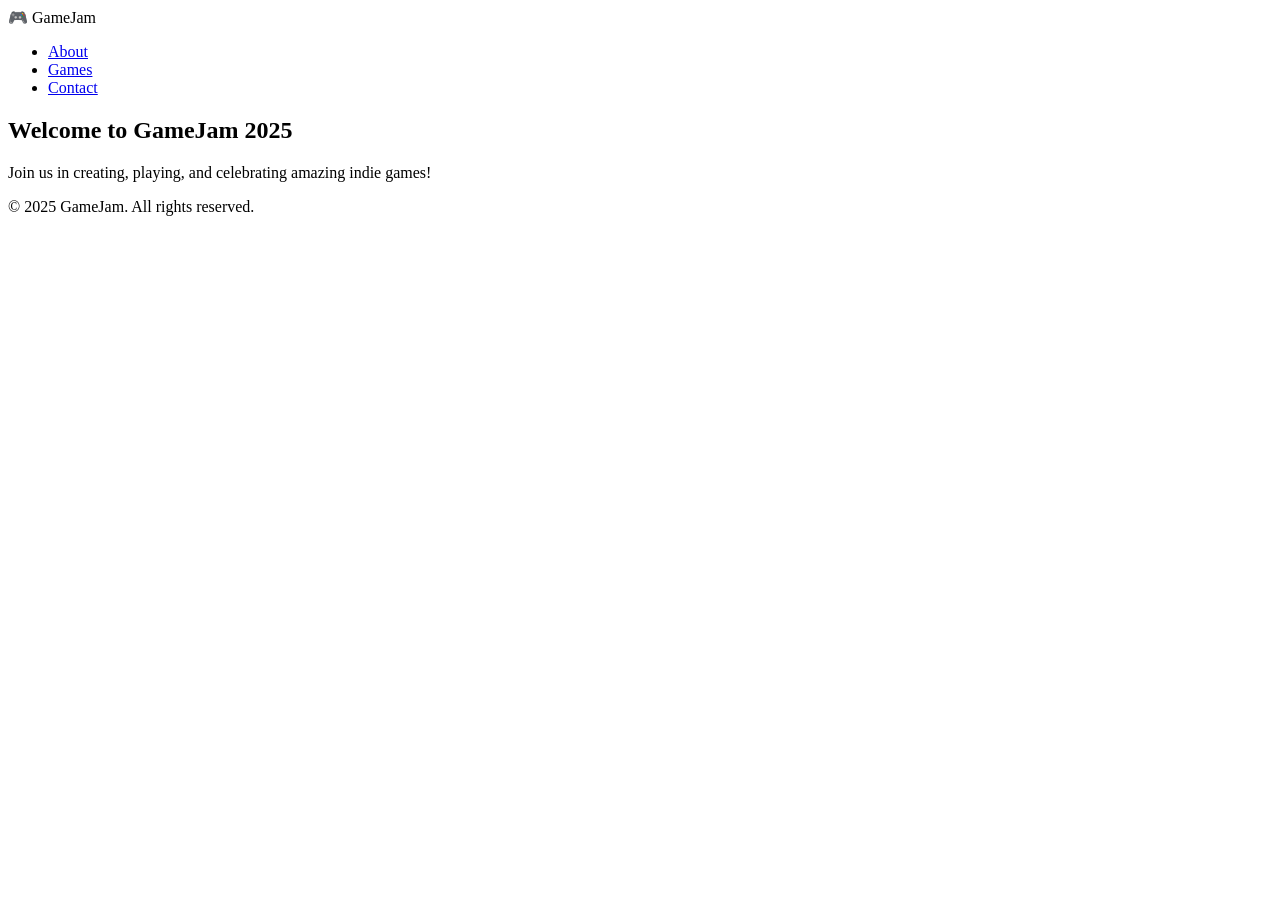
==== index.html @ 71332760 "Add initial HTML structure for GameJam website Basic html" ====
<!DOCTYPE html>
<html lang="en">
<head>
  <meta charset="UTF-8">
  <meta name="viewport" content="width=device-width, initial-scale=1.0">
  <title>GameJam Website</title>
  <style>
   
  </style>
</head>
<body>
  <!-- Navigation -->
  <nav>
    <div class="logo">🎮 GameJam</div>
    <ul>
      <li><a href="#about">About</a></li>
      <li><a href="#games">Games</a></li>
      <li><a href="#contact">Contact</a></li>
    </ul>
  </nav>

  <!-- Hero Section -->
  <section class="hero">
    <h1>Welcome to GameJam 2025</h1>
    <p>Join us in creating, playing, and celebrating amazing indie games!</p>
  </section>

  <!-- Footer -->
  <footer>
    <p>&copy; 2025 GameJam. All rights reserved.</p>
  </footer>
</body>
</html>
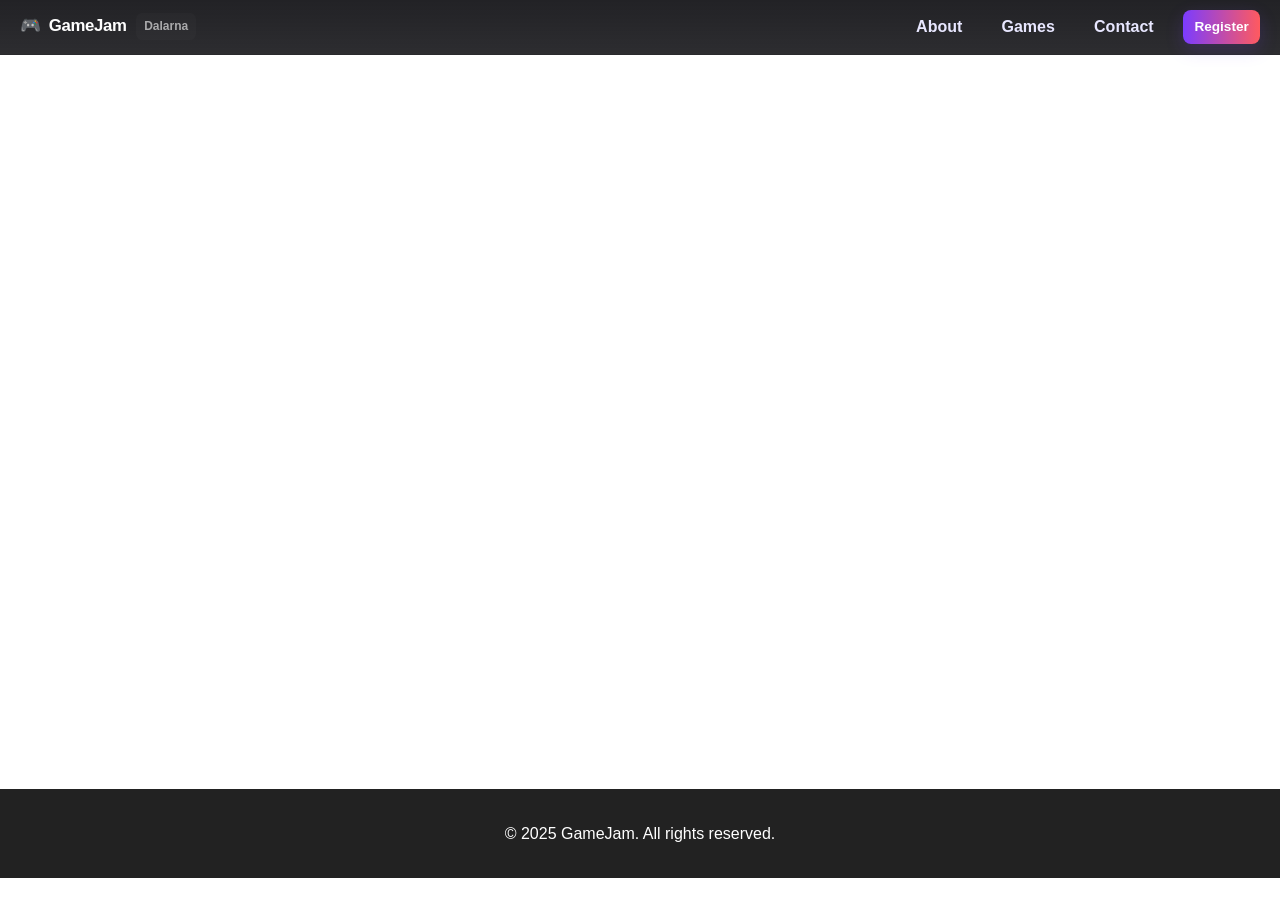
==== commit 2eaf7795: "Level up: New navigation" ====
--- a/index.html
+++ b/index.html
@@ -3,20 +3,30 @@
 <head>
   <meta charset="UTF-8">
   <meta name="viewport" content="width=device-width, initial-scale=1.0">
+  <link rel="stylesheet" href="style.css">
   <title>GameJam Website</title>
-  <style>
-   
-  </style>
+  
 </head>
 <body>
   <!-- Navigation -->
-  <nav>
-    <div class="logo">🎮 GameJam</div>
-    <ul>
-      <li><a href="#about">About</a></li>
-      <li><a href="#games">Games</a></li>
-      <li><a href="#contact">Contact</a></li>
-    </ul>
+  <nav class="nav" aria-label="Primary">
+    <div class="nav__brand">
+      <div class="logo">🎮 <span class="logo__text">GameJam</span></div>
+      <div class="nav__tag">Dalarna</div>
+    </div>
+
+    <button class="nav__toggle" aria-controls="nav-links" aria-expanded="false" aria-label="Open menu">
+      <span class="hamburger" aria-hidden="true"></span>
+    </button>
+
+    <div class="nav__links" id="nav-links">
+      <ul>
+        <li><a href="#about">About</a></li>
+        <li><a href="#games">Games</a></li>
+        <li><a href="#contact">Contact</a></li>
+        <li><a class="btn btn--mini" href="#register">Register</a></li>
+      </ul>
+    </div>
   </nav>
 
   <!-- Hero Section -->
@@ -24,7 +34,7 @@
     <h1>Welcome to GameJam 2025</h1>
     <p>Join us in creating, playing, and celebrating amazing indie games!</p>
   </section>
-
+  
   <!-- Footer -->
   <footer>
     <p>&copy; 2025 GameJam. All rights reserved.</p>
--- a/style.css
+++ b/style.css
@@ -0,0 +1,176 @@
+ body {
+      margin: 0;
+      font-family: Arial, sans-serif;
+      line-height: 1.6;
+    }
+    /* Navigation - dark themed */
+    .nav{
+      --nav-bg: linear-gradient(180deg, rgba(10,10,14,0.9), rgba(8,8,12,0.85));
+      --nav-accent: rgba(123, 60, 255, 0.12);
+      position:sticky;
+      top:0;
+      z-index:999;
+      backdrop-filter: blur(8px) saturate(120%);
+      background:var(--nav-bg);
+      border-bottom:1px solid rgba(255,255,255,0.03);
+      padding:0.6rem 1.25rem;
+      display:flex;
+      align-items:center;
+      justify-content:space-between;
+      gap:1rem;
+    }
+
+    .nav__brand{ display:flex; align-items:center; gap:0.6rem; }
+    .logo{ font-weight:900; letter-spacing: -0.02em; display:flex; align-items:center; gap:0.5rem; font-size:1.05rem; }
+    .logo__text{ color:#fff; }
+    .nav__tag{ font-size:0.75rem; color:rgba(255,255,255,0.6); font-weight:700; background:rgba(255,255,255,0.02); padding:0.25rem 0.5rem; border-radius:6px; }
+
+    .nav__links{ display:flex; align-items:center; }
+    .nav__links ul{ list-style:none; display:flex; gap:1.25rem; margin:0; padding:0; align-items:center; }
+    .nav__links a{ color:#e8e7ff; text-decoration:none; padding:0.45rem 0.6rem; border-radius:8px; transition:all .18s ease; font-weight:700; }
+    .nav__links a:hover{ background:var(--nav-accent); transform:translateY(-2px); box-shadow:0 8px 24px rgba(91,40,255,0.08); }
+    .nav__links .btn--mini{ padding:0.4rem 0.7rem; background:linear-gradient(90deg,#7b3cff,#ff5a5f); box-shadow:0 6px 18px rgba(123,60,255,0.18); color:#fff; }
+
+    .nav__toggle{ display:none; width:44px; height:38px; background:transparent; border:1px solid rgba(255,255,255,0.04); border-radius:10px; align-items:center; justify-content:center; cursor:pointer; }
+    .nav__toggle .hamburger{ width:18px; height:2px; background:#fff; display:block; position:relative; box-shadow:0 6px 20px rgba(0,0,0,0.6); }
+    .nav__toggle .hamburger::before, .nav__toggle .hamburger::after{ content:""; position:absolute; left:0; right:0; height:2px; background:#fff; }
+    .nav__toggle .hamburger::before{ top:-6px; }
+    .nav__toggle .hamburger::after{ bottom:-6px; }
+
+    /* small animation when nav is opened (toggle receives .open via JS on nav) */
+    .nav.open .nav__links{ display:flex; animation:navFade .28s ease both; }
+    @keyframes navFade{ from{ opacity:0; transform:translateY(-6px);} to{ opacity:1; transform:none; } }
+    /* Hero Section */
+    :root{
+      --accent:#6b21a8;
+      --accent-2:#ff5a5f;
+      --bg-dark:rgba(0,0,0,0.5);
+      --max-width:1200px;
+    }
+
+    .hero{
+      position:relative;
+      color:#fff;
+      min-height:78vh;
+      display:flex;
+      align-items:center;
+      overflow:hidden;
+    }
+
+    .hero__bg{
+      position:absolute;
+      inset:0;
+      background-image:linear-gradient(180deg, rgba(6,6,9,0.35), rgba(6,6,9,0.6)), url('https://images.unsplash.com/photo-1511512578047-dfb367046420?q=80&w=1600&auto=format&fit=crop&ixlib=rb-4.0.3&s=example');
+      background-size:cover;
+      background-position:center;
+      filter:contrast(1.05) saturate(1.05);
+      z-index:0;
+    }
+
+    .container{
+      position:relative;
+      z-index:2;
+      width:100%;
+      max-width:var(--max-width);
+      margin:0 auto;
+      padding:2rem;
+      display:flex;
+      gap:2rem;
+      align-items:center;
+      justify-content:space-between;
+    }
+
+    /* wrapper for inner layout */
+    .hero__inner{ display:flex; align-items:center; width:100%; }
+
+    .hero__content{
+      max-width:60%;
+    }
+
+    .eyebrow{
+      color: #ffdede;
+      font-weight:700;
+      letter-spacing:0.06em;
+      margin-bottom:0.5rem;
+      text-transform:uppercase;
+      font-size:0.8rem;
+      opacity:0.95;
+    }
+
+    .hero__title{
+      font-size: clamp(2rem, 4.5vw, 3.25rem);
+      margin:0 0 1rem 0;
+      line-height:1.03;
+      font-weight:800;
+      text-shadow:0 6px 20px rgba(0,0,0,0.5);
+    }
+
+    .hero__subtitle{
+      font-size:1.05rem;
+      margin:0 0 1.25rem 0;
+      color:#e9e7f2;
+      max-width:45rem;
+    }
+
+    .hero__cta{ display:flex; gap:0.75rem; margin-bottom:1.25rem; }
+
+    .btn{ display:inline-flex; align-items:center; justify-content:center; padding:0.65rem 1rem; border-radius:10px; text-decoration:none; font-weight:700; }
+    .btn--primary{ background:linear-gradient(90deg,var(--accent),var(--accent-2)); color:#fff; box-shadow:0 6px 20px rgba(107,33,168,0.25); }
+    .btn--mini{ background:rgba(255,255,255,0.12); color:#fff; padding:0.45rem 0.6rem; font-size:0.85rem; border-radius:8px; }
+    .btn--ghost{ background:transparent; color:#fff; border:1px solid rgba(255,255,255,0.12); }
+
+    .hero__stats{ display:flex; gap:1.25rem; margin:1rem 0 0 0; padding:0; list-style:none; }
+    .hero__stats li{ display:flex; flex-direction:column; align-items:flex-start; color:#fff; opacity:0.95; }
+    .hero__stats li strong{ font-size:1.05rem; display:block; }
+    .hero__stats li span{ font-size:0.85rem; opacity:0.8; }
+
+    .hero__card{
+      width:340px;
+      background:linear-gradient(180deg, rgba(255,255,255,0.04), rgba(255,255,255,0.02));
+      border:1px solid rgba(255,255,255,0.06);
+      padding:1rem;
+      border-radius:12px;
+      backdrop-filter: blur(6px) saturate(120%);
+      box-shadow:0 10px 40px rgba(2,6,23,0.6);
+      color:#fff;
+      display:flex;
+      gap:0.75rem;
+      align-items:center;
+      flex-direction:column;
+    }
+
+    .card__media{ width:100%; height:160px; border-radius:8px; background:linear-gradient(135deg,#333,#111); background-image:linear-gradient(135deg, rgba(255,255,255,0.02), rgba(0,0,0,0.25)); }
+    .card__title{ font-weight:800; margin-top:0.6rem; }
+    .card__desc{ font-size:0.9rem; color:#ddd; margin:0.45rem 0; }
+
+    /* Footer */
+    /* Footer */
+    footer {
+      background: #222;
+      color: #fff;
+      text-align: center;
+      padding: 1rem;
+      margin-top: 2rem;
+    }
+
+    /* Responsive */
+    @media (max-width:900px){
+      .container{ flex-direction:column; align-items:flex-start; }
+      .hero__content{ max-width:100%; }
+      .hero__card{ width:100%; flex-direction:row; align-items:center; }
+      .card__media{ width:120px; height:88px; flex-shrink:0; }
+      .hero__stats{ gap:0.8rem; }
+      /* mobile nav */
+      .nav__links{ display:none; width:100%; }
+      .nav__links ul{ flex-direction:column; gap:0; }
+      .nav__links a{ display:block; padding:0.85rem 0.75rem; border-radius:0; }
+      .nav__toggle{ display:flex; }
+    }
+
+    @media (max-width:520px){
+      .hero{ min-height:68vh; }
+      nav ul{ display:none; }
+      .hero__title{ font-size:1.8rem; }
+      .hero__cta{ flex-direction:column; width:100%; }
+      .btn{ width:100%; }
+    }
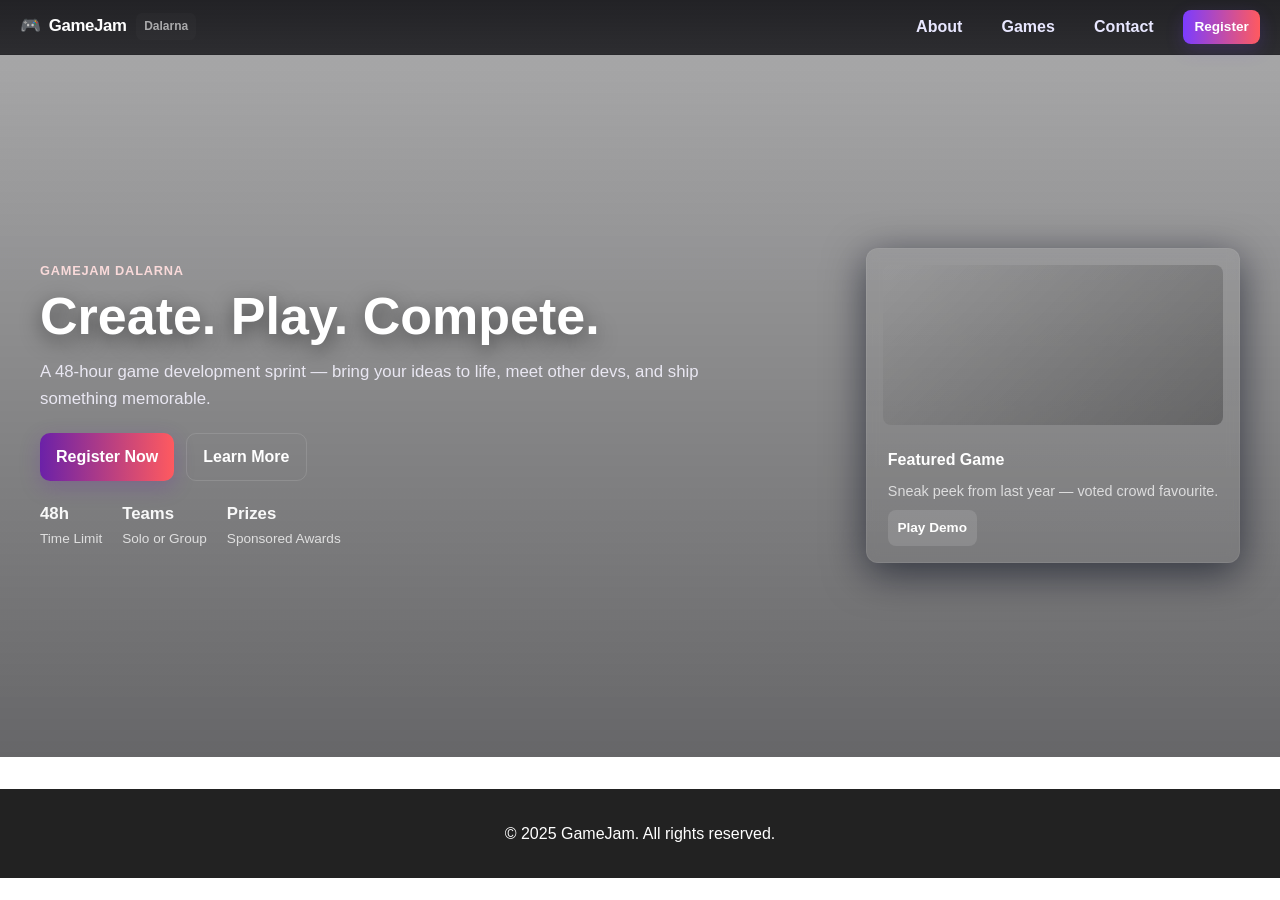
==== commit 5416560c: "Level up: New Hero section" ====
--- a/index.html
+++ b/index.html
@@ -30,9 +30,35 @@
   </nav>
 
   <!-- Hero Section -->
-  <section class="hero">
-    <h1>Welcome to GameJam 2025</h1>
-    <p>Join us in creating, playing, and celebrating amazing indie games!</p>
+  <section class="hero" aria-label="Main hero">
+    <div class="hero__bg" role="img" aria-hidden="true"></div>
+    <div class="container hero__inner">
+      <div class="hero__content">
+        <div class="eyebrow">GameJam Dalarna</div>
+        <h1 class="hero__title">Create. Play. Compete.</h1>
+        <p class="hero__subtitle">A 48-hour game development sprint — bring your ideas to life, meet other devs, and ship something memorable.</p>
+
+        <div class="hero__cta">
+          <a class="btn btn--primary" href="#register" aria-label="Register for GameJam">Register Now</a>
+          <a class="btn btn--ghost" href="#about" aria-label="Learn more about GameJam">Learn More</a>
+        </div>
+
+        <ul class="hero__stats">
+          <li><strong>48h</strong><span>Time Limit</span></li>
+          <li><strong>Teams</strong><span>Solo or Group</span></li>
+          <li><strong>Prizes</strong><span>Sponsored Awards</span></li>
+        </ul>
+      </div>
+
+      <aside class="hero__card" aria-hidden="false">
+        <div class="card__media" aria-hidden="true"></div>
+        <div class="card__meta">
+          <div class="card__title">Featured Game</div>
+          <div class="card__desc">Sneak peek from last year — voted crowd favourite.</div>
+          <a class="btn btn--mini" href="#games">Play Demo</a>
+        </div>
+      </aside>
+    </div>
   </section>
   
   <!-- Footer -->
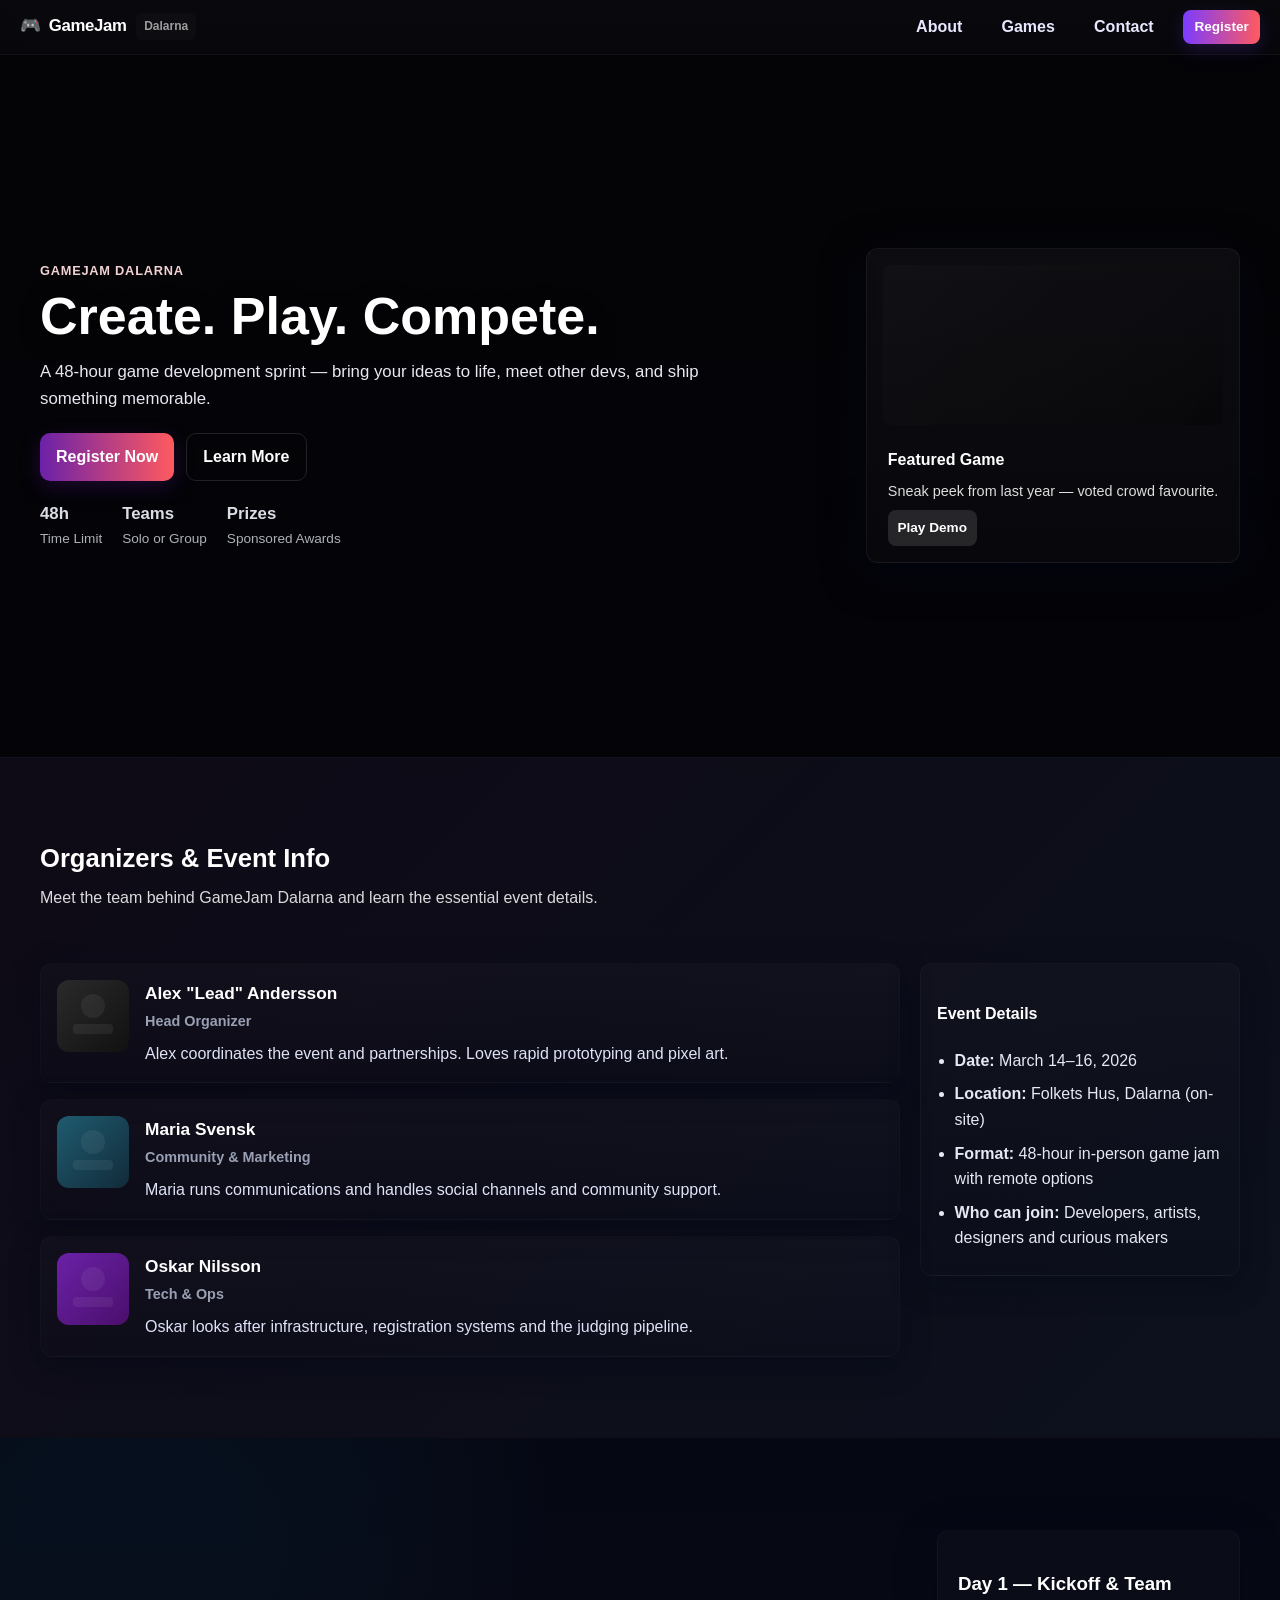
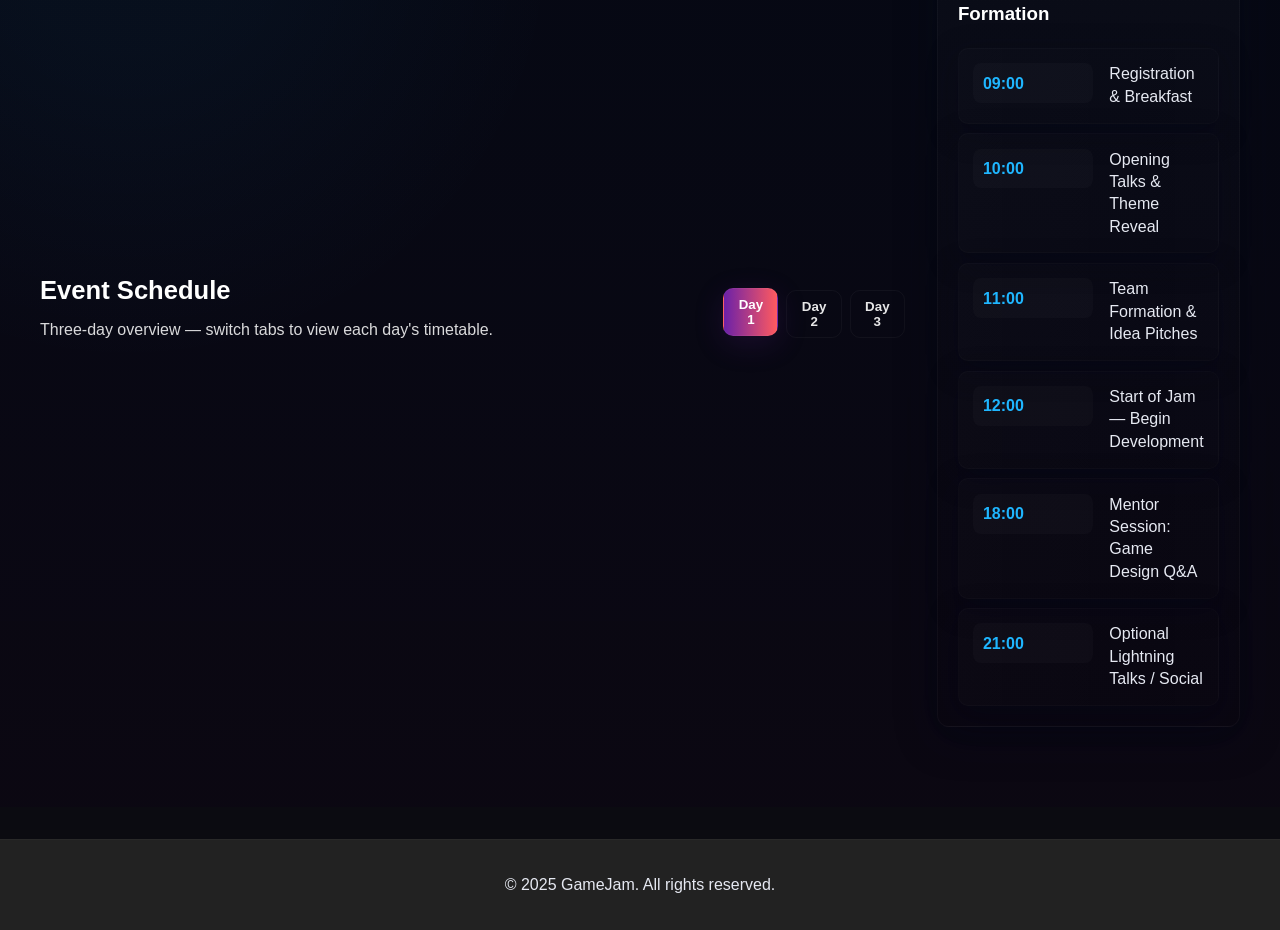
==== commit 5a3e6f9e: "Level up: New Organizers & Event Info, Event Scheduele Sections" ====
--- a/index.html
+++ b/index.html
@@ -61,9 +61,237 @@
     </div>
   </section>
   
+  <!-- Organizers & Event Info -->
+  <section id="organizers" class="section organizers" aria-labelledby="organizers-heading">
+    <div class="container">
+      <header style="width:100%; margin-bottom:1rem;">
+        <h2 id="organizers-heading">Organizers & Event Info</h2>
+        <p class="lead">Meet the team behind GameJam Dalarna and learn the essential event details.</p>
+      </header>
+
+      <div class="organizers__grid">
+        <article class="organizer">
+          <div class="organizer__avatar" aria-hidden="true">
+            <svg width="72" height="72" viewBox="0 0 72 72" fill="none" xmlns="http://www.w3.org/2000/svg" role="img" aria-hidden="true">
+              <rect width="72" height="72" rx="12" fill="url(#g)" />
+              <g fill="#fff" opacity="0.06"><circle cx="36" cy="26" r="12" /><rect x="16" y="44" width="40" height="10" rx="4"/></g>
+              <defs><linearGradient id="g" x1="0" x2="72" y1="0" y2="72" gradientUnits="userSpaceOnUse"><stop stop-color="#2A2A2A"/><stop offset="1" stop-color="#111111"/></linearGradient></defs>
+            </svg>
+          </div>
+          <div class="organizer__info">
+            <h3>Alex "Lead" Andersson</h3>
+            <p class="role">Head Organizer</p>
+            <p class="bio">Alex coordinates the event and partnerships. Loves rapid prototyping and pixel art.</p>
+          </div>
+        </article>
+
+        <article class="organizer">
+          <div class="organizer__avatar" aria-hidden="true">
+            <svg width="72" height="72" viewBox="0 0 72 72" fill="none" xmlns="http://www.w3.org/2000/svg" role="img" aria-hidden="true">
+              <rect width="72" height="72" rx="12" fill="url(#g2)" />
+              <g fill="#fff" opacity="0.06"><circle cx="36" cy="26" r="12" /><rect x="16" y="44" width="40" height="10" rx="4"/></g>
+              <defs><linearGradient id="g2" x1="0" x2="72" y1="0" y2="72" gradientUnits="userSpaceOnUse"><stop stop-color="#1F5B6F"/><stop offset="1" stop-color="#112B3A"/></linearGradient></defs>
+            </svg>
+          </div>
+          <div class="organizer__info">
+            <h3>Maria Svensk</h3>
+            <p class="role">Community &amp; Marketing</p>
+            <p class="bio">Maria runs communications and handles social channels and community support.</p>
+          </div>
+        </article>
+
+        <article class="organizer">
+          <div class="organizer__avatar" aria-hidden="true">
+            <svg width="72" height="72" viewBox="0 0 72 72" fill="none" xmlns="http://www.w3.org/2000/svg" role="img" aria-hidden="true">
+              <rect width="72" height="72" rx="12" fill="url(#g3)" />
+              <g fill="#fff" opacity="0.06"><circle cx="36" cy="26" r="12" /><rect x="16" y="44" width="40" height="10" rx="4"/></g>
+              <defs><linearGradient id="g3" x1="0" x2="72" y1="0" y2="72" gradientUnits="userSpaceOnUse"><stop stop-color="#6B21A8"/><stop offset="1" stop-color="#4A0F6B"/></linearGradient></defs>
+            </svg>
+          </div>
+          <div class="organizer__info">
+            <h3>Oskar Nilsson</h3>
+            <p class="role">Tech &amp; Ops</p>
+            <p class="bio">Oskar looks after infrastructure, registration systems and the judging pipeline.</p>
+          </div>
+        </article>
+      </div>
+
+      <div class="event__info">
+        <h4>Event Details</h4>
+        <ul>
+          <li><strong>Date:</strong> March 14–16, 2026</li>
+          <li><strong>Location:</strong> Folkets Hus, Dalarna (on-site)</li>
+          <li><strong>Format:</strong> 48-hour in-person game jam with remote options</li>
+          <li><strong>Who can join:</strong> Developers, artists, designers and curious makers</li>
+        </ul>
+      </div>
+    </div>
+  </section>
+
+  <!-- Schedule with Tabs -->
+  <section id="schedule" class="section schedule" aria-labelledby="schedule-heading">
+    <div class="container">
+      <header style="width:100%; margin-bottom:1rem;">
+        <h2 id="schedule-heading">Event Schedule</h2>
+        <p class="lead">Three-day overview — switch tabs to view each day's timetable.</p>
+      </header>
+
+      <div class="tabs" role="tablist" aria-label="Schedule Tabs">
+        <button class="tab-btn is-active" role="tab" aria-selected="true" aria-controls="day1" id="tab-day1">Day 1</button>
+        <button class="tab-btn" role="tab" aria-selected="false" aria-controls="day2" id="tab-day2">Day 2</button>
+        <button class="tab-btn" role="tab" aria-selected="false" aria-controls="day3" id="tab-day3">Day 3</button>
+      </div>
+
+      <div class="tab-panels">
+        <div id="day1" class="tab-panel" role="tabpanel" aria-labelledby="tab-day1">
+          <h3>Day 1 — Kickoff & Team Formation</h3>
+          <div class="timetable" role="list" aria-label="Day 1 schedule">
+            <div class="schedule-item" role="listitem">
+              <div class="time-cell"><time datetime="2026-03-14T09:00">09:00</time></div>
+              <div class="activity">Registration &amp; Breakfast</div>
+            </div>
+
+            <div class="schedule-item" role="listitem">
+              <div class="time-cell"><time datetime="2026-03-14T10:00">10:00</time></div>
+              <div class="activity">Opening Talks &amp; Theme Reveal</div>
+            </div>
+
+            <div class="schedule-item" role="listitem">
+              <div class="time-cell"><time datetime="2026-03-14T11:00">11:00</time></div>
+              <div class="activity">Team Formation &amp; Idea Pitches</div>
+            </div>
+
+            <div class="schedule-item" role="listitem">
+              <div class="time-cell"><time datetime="2026-03-14T12:00">12:00</time></div>
+              <div class="activity">Start of Jam — Begin Development</div>
+            </div>
+
+            <div class="schedule-item" role="listitem">
+              <div class="time-cell"><time datetime="2026-03-14T18:00">18:00</time></div>
+              <div class="activity">Mentor Session: Game Design Q&amp;A</div>
+            </div>
+
+            <div class="schedule-item" role="listitem">
+              <div class="time-cell"><time datetime="2026-03-14T21:00">21:00</time></div>
+              <div class="activity">Optional Lightning Talks / Social</div>
+            </div>
+          </div>
+        </div>
+
+        <div id="day2" class="tab-panel is-hidden" role="tabpanel" aria-labelledby="tab-day2">
+          <h3>Day 2 — Build &amp; Iterate</h3>
+          <div class="timetable" role="list" aria-label="Day 2 schedule">
+            <div class="schedule-item" role="listitem">
+              <div class="time-cell"><time datetime="2026-03-15T09:00">09:00</time></div>
+              <div class="activity">Check-in &amp; Standups</div>
+            </div>
+
+            <div class="schedule-item" role="listitem">
+              <div class="time-cell"><time datetime="2026-03-15T10:00">10:00</time></div>
+              <div class="activity">Focused Development</div>
+            </div>
+
+            <div class="schedule-item" role="listitem">
+              <div class="time-cell"><time datetime="2026-03-15T14:00">14:00</time></div>
+              <div class="activity">Playtesting Sessions</div>
+            </div>
+
+            <div class="schedule-item" role="listitem">
+              <div class="time-cell"><time datetime="2026-03-15T17:00">17:00</time></div>
+              <div class="activity">Mentor Reviews</div>
+            </div>
+
+            <div class="schedule-item" role="listitem">
+              <div class="time-cell"><time datetime="2026-03-15T22:00">22:00</time></div>
+              <div class="activity">Late-night Build Push</div>
+            </div>
+          </div>
+        </div>
+
+        <div id="day3" class="tab-panel is-hidden" role="tabpanel" aria-labelledby="tab-day3">
+          <h3>Day 3 — Finalize &amp; Showcase</h3>
+          <div class="timetable" role="list" aria-label="Day 3 schedule">
+            <div class="schedule-item" role="listitem">
+              <div class="time-cell"><time datetime="2026-03-16T09:00">09:00</time></div>
+              <div class="activity">Final Polish</div>
+            </div>
+
+            <div class="schedule-item" role="listitem">
+              <div class="time-cell"><time datetime="2026-03-16T11:00">11:00</time></div>
+              <div class="activity">Submission Deadline</div>
+            </div>
+
+            <div class="schedule-item" role="listitem">
+              <div class="time-cell"><time datetime="2026-03-16T13:00">13:00</time></div>
+              <div class="activity">Play Demos &amp; Presentations</div>
+            </div>
+
+            <div class="schedule-item" role="listitem">
+              <div class="time-cell"><time datetime="2026-03-16T15:30">15:30</time></div>
+              <div class="activity">Judging &amp; Deliberation</div>
+            </div>
+
+            <div class="schedule-item" role="listitem">
+              <div class="time-cell"><time datetime="2026-03-16T17:00">17:00</time></div>
+              <div class="activity">Awards &amp; Closing</div>
+            </div>
+          </div>
+        </div>
+      </div>
+    </div>
+  </section>
+
   <!-- Footer -->
   <footer>
     <p>&copy; 2025 GameJam. All rights reserved.</p>
   </footer>
+  
+  <script>
+    // Nav toggle
+    (function(){
+      const toggle = document.querySelector('.nav__toggle');
+      const nav = document.querySelector('.nav');
+      const links = document.getElementById('nav-links');
+      if(toggle && nav && links){
+        toggle.addEventListener('click', ()=>{
+          const expanded = toggle.getAttribute('aria-expanded') === 'true';
+          toggle.setAttribute('aria-expanded', String(!expanded));
+          nav.classList.toggle('open');
+          // show/hide links
+          if(!expanded){ links.style.display = 'flex'; } else { links.style.display = ''; }
+        });
+      }
+    })();
+
+    // Tabs for schedule
+    (function(){
+      const tabBtns = Array.from(document.querySelectorAll('.tab-btn'));
+      const panels = Array.from(document.querySelectorAll('.tab-panel'));
+
+      function activate(btn){
+        tabBtns.forEach(b=>{
+          const panel = document.getElementById(b.getAttribute('aria-controls'));
+          if(b === btn){
+            b.classList.add('is-active');
+            b.setAttribute('aria-selected','true');
+            if(panel){ panel.classList.remove('is-hidden'); }
+          } else {
+            b.classList.remove('is-active');
+            b.setAttribute('aria-selected','false');
+            if(panel){ panel.classList.add('is-hidden'); }
+          }
+        });
+      }
+
+      tabBtns.forEach(btn=>{
+        btn.addEventListener('click', ()=> activate(btn));
+        btn.addEventListener('keydown', (e)=>{
+          const idx = tabBtns.indexOf(btn);
+          if(e.key === 'ArrowRight') tabBtns[(idx+1)%tabBtns.length].focus();
+          if(e.key === 'ArrowLeft') tabBtns[(idx-1+tabBtns.length)%tabBtns.length].focus();
+        });
+      });
+    })();
+  </script>
 </body>
 </html>
--- a/style.css
+++ b/style.css
@@ -42,10 +42,16 @@
     @keyframes navFade{ from{ opacity:0; transform:translateY(-6px);} to{ opacity:1; transform:none; } }
     /* Hero Section */
     :root{
+      /* Core palette */
       --accent:#6b21a8;
       --accent-2:#ff5a5f;
+      --accent-3:#1fb6ff;
+      --muted:#9aa0b4;
+      --surface:rgba(255,255,255,0.03);
+      --glass: rgba(255,255,255,0.02);
       --bg-dark:rgba(0,0,0,0.5);
       --max-width:1200px;
+      --section-pad:3rem;
     }
 
     .hero{
@@ -66,6 +72,31 @@
       filter:contrast(1.05) saturate(1.05);
       z-index:0;
     }
+
+    /* Section backgrounds and theming */
+    body{ background:linear-gradient(180deg,#050508 0%, #0b0b11 55%); color: #e6e9f2; }
+
+    /* Ensure headings and emphasized text are light (no black) */
+    h1,h2,h3,h4,h5,h6{ color: #ffffff; }
+    p, li, a, strong, span { color: #e6e9f2; }
+
+    /* Organizers section gets a teal/purple gradient */
+    .section.organizers{ background: linear-gradient(135deg, rgba(18,12,28,0.6), rgba(14,22,38,0.6)); border-top:1px solid rgba(255,255,255,0.02); }
+    .section.organizers .organizer{ background: linear-gradient(180deg, rgba(255,255,255,0.02), rgba(6,6,10,0.04)); }
+
+    /* Schedule section uses a subtle pattern & different gradient */
+    .section.schedule{
+      background:
+        radial-gradient(circle at 10% 10%, rgba(31,182,255,0.04) 0 8%, transparent 30%),
+        linear-gradient(180deg, rgba(2,8,23,0.55), rgba(12,6,20,0.6));
+      border-top:1px solid rgba(255,255,255,0.02);
+    }
+
+    /* Add section separators for visual rhythm */
+    .section + .section{ border-top: 1px solid rgba(255,255,255,0.02); }
+
+    /* Footer with darker contrasting background */
+    footer{ background:linear-gradient(180deg,#05040a,#07050b); border-top:1px solid rgba(255,255,255,0.03); }
 
     .container{
       position:relative;
@@ -174,3 +205,88 @@
       .hero__cta{ flex-direction:column; width:100%; }
       .btn{ width:100%; }
     }
+
+    /* Organizers & Event Info */
+    .section{ padding:var(--section-pad) 0; }
+    .section h2{ margin:0 0 0.4rem 0; font-size:1.6rem; }
+    .lead{ color:rgba(255,255,255,0.85); margin:0 0 1rem 0; }
+
+    .organizers__grid{ display:grid; grid-template-columns:repeat(3,1fr); gap:1rem; margin-bottom:1.25rem; }
+    .organizer{ background:linear-gradient(180deg, rgba(255,255,255,0.02), rgba(0,0,0,0.06)); padding:1rem; border-radius:10px; display:flex; gap:0.75rem; align-items:flex-start; }
+    .organizer__avatar{ width:64px; height:64px; border-radius:12px; background:linear-gradient(135deg,#2a2a2a,#111); flex-shrink:0; }
+      /* Organizers layout: header spans, content uses two-column layout on wide screens */
+      .section.organizers .container{ display:grid; grid-template-columns: 1fr 320px; gap:1.25rem; align-items:start; }
+      .section.organizers header{ grid-column:1/-1; }
+
+      .organizers__grid{ display:flex; flex-direction:column; gap:1rem; margin-bottom:0; }
+      .organizer{ background:linear-gradient(180deg, rgba(255,255,255,0.02), rgba(0,0,0,0.04)); padding:1rem; border-radius:12px; display:flex; gap:1rem; align-items:flex-start; box-shadow:0 8px 30px rgba(2,6,23,0.45); border:1px solid rgba(255,255,255,0.02); }
+      .organizer__avatar{ width:72px; height:72px; border-radius:14px; background:linear-gradient(135deg,#2a2a2a,#111); flex-shrink:0; }
+    .organizer__info h3{ margin:0 0 0.15rem 0; font-size:1.05rem; }
+    .organizer .role{ margin:0 0 0.5rem 0; font-size:0.85rem; color:rgba(255,255,255,0.7); font-weight:700; }
+    .organizer .bio{ margin:0; color:rgba(255,255,255,0.85); }
+      .organizer__info h3{ margin:0 0 0.15rem 0; font-size:1.08rem; }
+      .organizer .role{ margin:0 0 0.5rem 0; font-size:0.9rem; color:var(--muted); font-weight:800; }
+      .organizer .bio{ margin:0; color: #dfe3f8; }
+
+    .event__info{ margin-top:1rem; padding:0.9rem; border-radius:8px; background:rgba(255,255,255,0.02); border:1px solid rgba(255,255,255,0.03); }
+    .event__info ul{ margin:0; padding-left:1.15rem; }
+      .event__info{ margin-top:0; padding:1rem; border-radius:12px; background:linear-gradient(180deg, rgba(255,255,255,0.02), rgba(0,0,0,0.04)); border:1px solid rgba(255,255,255,0.03); box-shadow:0 8px 30px rgba(2,6,23,0.45); }
+      .event__info ul{ margin:0; padding-left:1.1rem; }
+      .event__info li{ margin-bottom:0.5rem; }
+
+    /* Schedule / Tabs */
+    .tabs{ display:flex; gap:0.5rem; margin-bottom:1rem; }
+    .tab-btn{ background:transparent; color:rgba(255,255,255,0.9); border:1px solid rgba(255,255,255,0.04); padding:0.5rem 0.9rem; border-radius:10px; cursor:pointer; font-weight:800; }
+    .tab-btn.is-active{ background:linear-gradient(90deg,var(--accent),var(--accent-2)); color:#fff; box-shadow:0 8px 30px rgba(107,33,168,0.18); transform:translateY(-2px); }
+    .tab-panels{ margin-top:0.75rem; }
+    .tab-panel{ background:rgba(255,255,255,0.02); padding:1rem; border-radius:8px; border:1px solid rgba(255,255,255,0.03); }
+    .tab-panel.is-hidden{ display:none; }
+
+      .tab-panel{ background:linear-gradient(180deg, rgba(255,255,255,0.02), rgba(0,0,0,0.03)); padding:1.25rem; border-radius:12px; border:1px solid rgba(255,255,255,0.03); box-shadow:0 10px 40px rgba(2,6,23,0.45); }
+      .tab-panel.is-hidden{ display:none; }
+
+      /* Schedule: card-like items for readability (semantic list) */
+      .timetable{ width:100%; margin-top:0.6rem; display:flex; flex-direction:column; gap:0.6rem; }
+      .schedule-item{ display:grid; grid-template-columns:120px 1fr; gap:1rem; align-items:start; padding:0.9rem; border-radius:10px; background:linear-gradient(90deg, rgba(255,255,255,0.01), transparent); border:1px solid rgba(255,255,255,0.02); box-shadow:0 8px 30px rgba(2,6,23,0.35); transition:transform .18s ease, box-shadow .18s ease; }
+      .schedule-item:hover{ transform:translateY(-6px); box-shadow:0 18px 40px rgba(2,6,23,0.5); }
+      .time-cell{ font-weight:900; color:var(--accent-3); background:rgba(255,255,255,0.02); padding:0.45rem 0.6rem; border-radius:8px; display:inline-block; }
+      .schedule-item .activity{ font-size:1rem; line-height:1.4; color:#e6e9f2; }
+      .schedule-item .activity small{ display:block; color:var(--muted); margin-top:0.25rem; font-weight:600; }
+
+      /* Small screens: stack time above activity */
+      @media (max-width:620px){
+        .schedule-item{ grid-template-columns:1fr; }
+        .time-cell{ margin-bottom:0.4rem; color:var(--accent-2); }
+      }
+
+      /* Subtle entrance animations */
+      .section{ opacity:0; transform:translateY(10px); animation:fadeUp .6s ease forwards; }
+      .section:nth-of-type(1){ animation-delay:0.05s; }
+      .section:nth-of-type(2){ animation-delay:0.12s; }
+      .section:nth-of-type(3){ animation-delay:0.18s; }
+      @keyframes fadeUp{ to{ opacity:1; transform:none; } }
+
+    /* Redesigned timetable: rows display as two-column cards for readability */
+    .timetable{ width:100%; border-collapse:separate; margin-top:0.5rem; }
+    .timetable thead{ position:absolute; left:-9999px; top:auto; width:1px; height:1px; overflow:hidden; }
+    .timetable tbody{ display:block; }
+    .timetable tbody tr{ display:grid; grid-template-columns:140px 1fr; gap:1rem; align-items:center; padding:0.6rem; border-top:1px solid rgba(255,255,255,0.03); }
+    .timetable tbody tr .time-cell, .timetable tbody tr td:first-child{ font-weight:800; color:var(--accent-3); }
+    .timetable tbody tr td{ padding:0; color: #e6e9f2; }
+    .timetable tbody tr:nth-child(even){ background:linear-gradient(90deg, rgba(255,255,255,0.01), transparent); }
+
+    /* Mobile: stack time above activity */
+    @media (max-width:620px){
+      .timetable tbody tr{ grid-template-columns:1fr; }
+      .timetable tbody tr .time-cell, .timetable tbody tr td:first-child{ margin-bottom:0.2rem; color:var(--accent-2); }
+    }
+
+    /* Responsive adjustments */
+    @media (max-width:900px){
+      .organizers__grid{ grid-template-columns:repeat(2,1fr); }
+    }
+    @media (max-width:620px){
+      .organizers__grid{ grid-template-columns:1fr; }
+      .tab-btn{ flex:1 1 auto; }
+      .tabs{ flex-direction:row; overflow:auto; }
+    }
